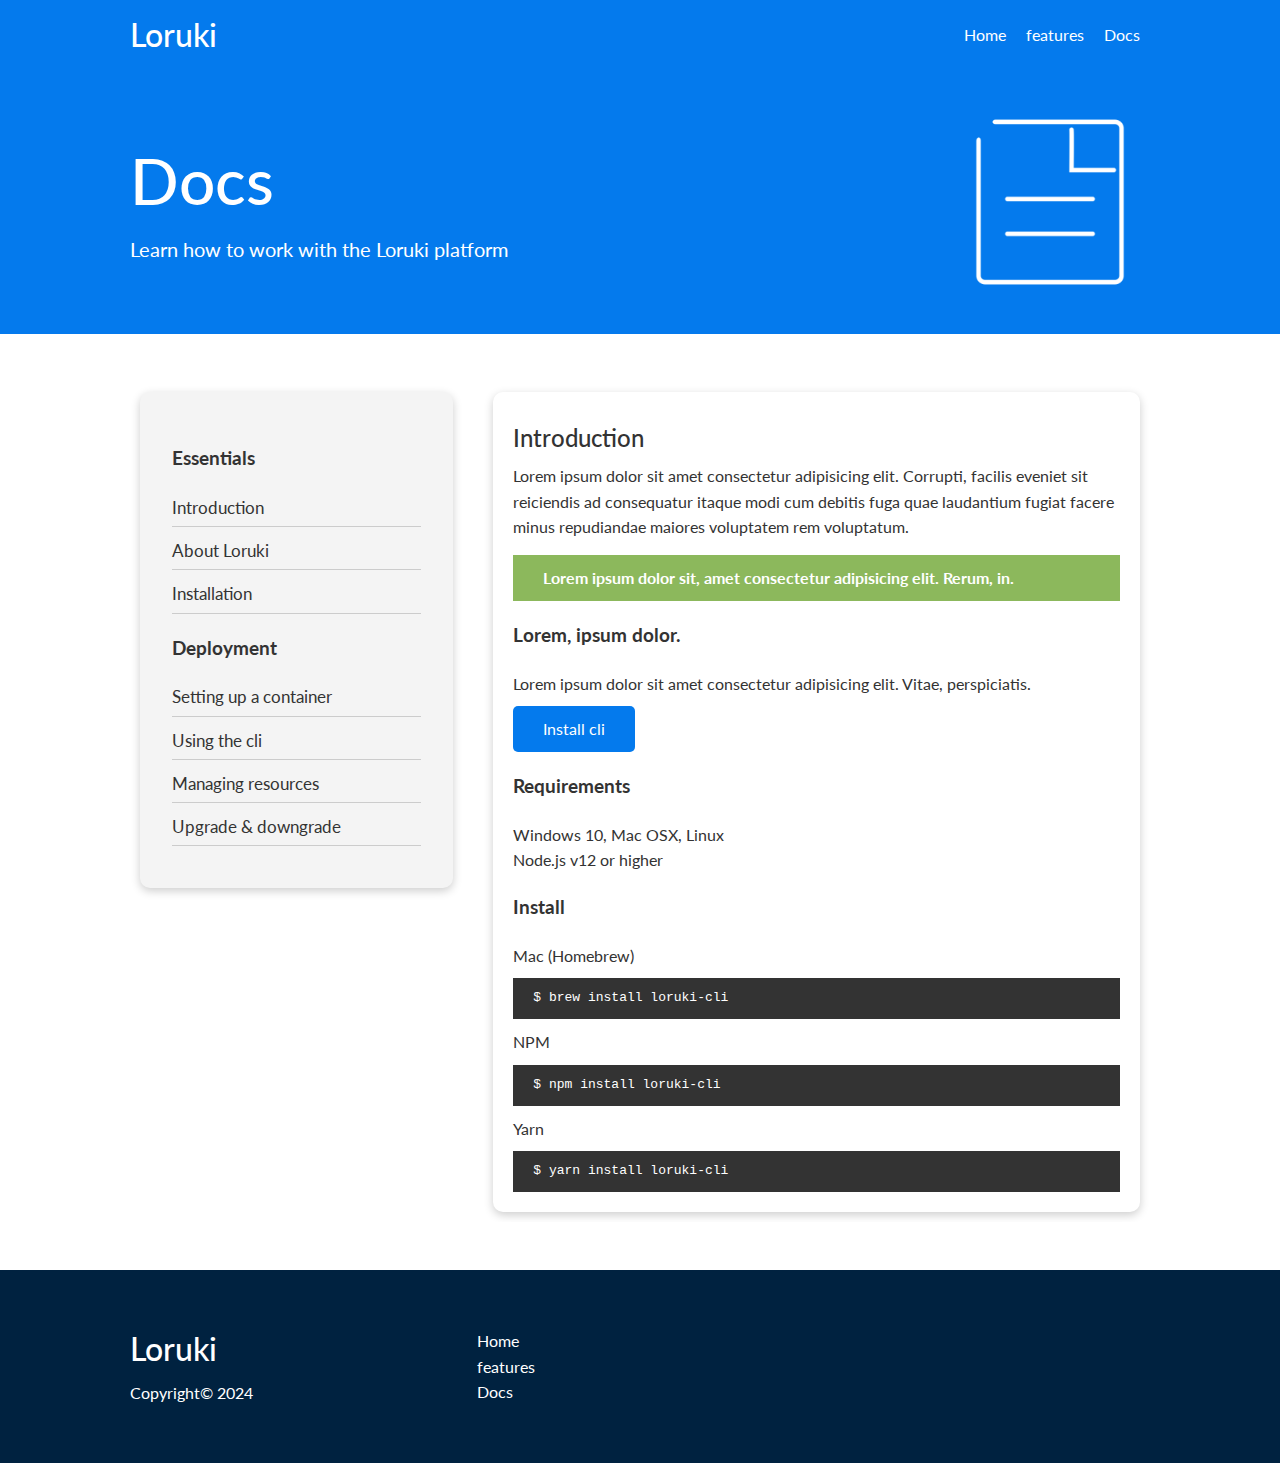
==== docs.html @ 39dd13d4 "initial commit" ====
<!DOCTYPE html>
<html lang="en">
<head>
    <meta charset="UTF-8">
    <meta name="viewport" content="width=device-width, initial-scale=1.0">
    <link rel="stylesheet" href="https://cdnjs.cloudflare.com/ajax/libs/font-awesome/6.5.2/css/all.min.css" integrity="sha512-SnH5WK+bZxgPHs44uWIX+LLJAJ9/2PkPKZ5QiAj6Ta86w+fsb2TkcmfRyVX3pBnMFcV7oQPJkl9QevSCWr3W6A==" crossorigin="anonymous" referrerpolicy="no-referrer" />
    <link rel="stylesheet" href="css/utilities.css">
    <link rel="stylesheet" href="css/style.css">
    <title>Loruki | Cloud Hosting For Everyone</title>
</head>
<body>
    <!-- Navbar -->
    <div class="navbar">
        <div class="container flex">
            <h1>
                Loruki
            </h1>
            <nav>
                <ul>
                    <li><a href="index.html">Home</a></li>
                    <li><a href="features.html">features</a></li>
                    <li><a href="docs.html">Docs</a></li>
                </ul>
            </nav>
        </div>
    </div>
    
    <!-- Head -->
    <section class="docs-head bg-primary py-3">
        <div class="container grid">
            <div class="text">
                <h1 class="xl">Docs</h1>
                <p class="lead">Learn how to work with the Loruki platform</p>
            </div>
            <img src="images/docs.png" alt="">
        </div>
    </section>

    <!-- Docs-main -->
    <div class="docs-main my-4">
        <div class="container grid">
            <div class="bg-light p-3 card">
                <h3>Essentials</h3>
                <nav>
                    <ul>
                        <li><a href="">Introduction</a></li>
                        <li><a href="">About Loruki</a></li>
                        <li><a href="">Installation</a></li>
                    </ul>
                </nav>

                <h3>Deployment</h3>
                <nav>
                    <ul>
                        <li><a href="">Setting up a container</a></li>
                        <li><a href="">Using the cli</a></li>
                        <li><a href="">Managing resources</a></li>
                        <li><a href="">Upgrade & downgrade</a></li>
                    </ul>
                </nav>
            </div>
            <div class="card">
                <h2>Introduction</h2>
                <p>Lorem ipsum dolor sit amet consectetur adipisicing elit. Corrupti, facilis eveniet sit reiciendis ad consequatur itaque modi cum debitis fuga quae laudantium fugiat facere minus repudiandae maiores voluptatem rem voluptatum.</p>
                <div class="alert alert-success">
                    <i class="fas fa-info"></i>Lorem ipsum dolor sit, amet consectetur adipisicing elit. Rerum, in.
                </div>

                <h3>Lorem, ipsum dolor.</h3>
                <p>Lorem ipsum dolor sit amet consectetur adipisicing elit. Vitae, perspiciatis.</p>
                <a href="" class="btn">Install cli</a>

                <h3>Requirements</h3>
                <ul>
                    <li>Windows 10, Mac OSX, Linux</li>
                    <li>Node.js v12 or higher</li>
                </ul>

                <h3>Install</h3>
                <p>Mac (Homebrew)</p>
                <pre><code>$ brew install loruki-cli</code></pre>
                <p>NPM</p>
                <pre><code>$ npm install loruki-cli</code></pre>
                <p>Yarn</p>
                <pre><code>$ yarn install loruki-cli</code></pre>
            </div>
        </div>
    </div>

    <!-- Footer -->
    <footer class="footer bg-dark py-4">
        <div class="container grid grid-3">
            <div>
                <h1>Loruki</h1>
                <p>Copyright&copy; 2024</p>
            </div>
            <div>
                <nav>
                    <ul>
                        <li><a href="index.html">Home</a></li>
                        <li><a href="features.html">features</a></li>
                        <li><a href="docs.html">Docs</a></li>
                    </ul>
                </nav>
            </div>
            <div class="social">
                <ul>
                    <li><a href=""><i class="fab fa-github fa-2x"></i></a></li>
                    <li><a href=""><i class="fab fa-twitter fa-2x"></i></a></li>
                    <li><a href=""><i class="fab fa-instagram fa-2x"></i></a></li>
                    <li><a href=""><i class="fab fa-facebook fa-2x"></i></a></li>
                </ul>
            </div>
        </div>
    </footer>
</body>
</html>
---- css/utilities.css ----
/* Utilities */
.container {
    max-width: 1100px;
    margin: 0 auto;
    overflow: auto;
    padding: 0 40px;
}

.card {
    background: #fff;
    border: 0;
    border-radius: 10px;
    padding: 20px;
    margin: 10px;
    box-shadow: 0 3px 10px rgba(0, 0, 0, 0.2);
}

/* Text size */
.sm {
    font-size: 1rem;
}

.md {
    font-size: 1.5rem;
}

.lg {
    font-size: 2rem;
}

.xl {
    font-size: 4rem;
}

.lead {
    font-size: 20px;
}

.text-center {
    text-align: center
}

.text-secondary {
    color: var(--secondary-color);
}

.alert {
    background: var(--light-color);
    padding: 10px 20px;
    font-weight: bold;
    margin: 15px 0;
}

.alert-success {
    background: var(--alert-success);
    color: #fff;
}

.alert i {
    margin-right: 10px;
}

/* Backgrounds & buttons */
.bg-primary {
    background-color: #047aed;
    color: #fff;
}

.bg-dark {
    background-color: var(--dark-color);
    color: #fff;
}

.bg-light {
    background-color: var(--light-color);
}

.btn {
    background-color: var(--primary-color);
    padding: 10px 30px;
    border: 0;
    border-radius: 5px;
    color: #fff;
    display: inline-block;
    cursor: pointer;
}

.btn-dark {
    background-color: var(--dark-color);
    color: #fff;
}

.btn:hover {
    transform: scale(0.98);
}

.btn-outline {
    border: #fff 1px solid;
}

.flex {
    display: flex;
    align-items: center;
    justify-content: center;
    height: 100%;
}

.grid {
    display: grid;
    grid-template-columns: repeat(2,1fr);
    align-items: center;
    justify-content: center;
    height: 100%;
    gap: 20px;
}

.grid-3 {
    grid-template-columns: repeat(3,1fr);
}

/* Margin */
.my-1 {
    margin: 1rem 0;
}

.my-2 {
    margin: 1.5rem 0;
}

.my-3 {
    margin: 2rem 0;
}

.my-4 {
    margin: 3rem 0;
}

.my-5 {
    margin: 5rem 0;
}

.m-1 {
    margin: 1rem;
}

.m-2 {
    margin: 1.5rem;
}

.m-3 {
    margin: 2rem;
}

.m-4 {
    margin: 3rem;
}

.m-5 {
    margin: 5rem;
}

/* Padding */
.py-1 {
    padding: 1rem 0;
}

.py-2 {
    padding: 1.5rem 0;
}

.py-3 {
    padding: 2rem 0;
}

.py-4 {
    padding: 3rem 0;
}

.py-5 {
    padding: 5rem 0;
}

.p-1 {
    padding: 1rem;
}

.p-2 {
    padding: 1.5rem;
}

.p-3 {
    padding: 2rem;
}

.p-4 {
    padding: 3rem;
}

.p-5 {
    padding: 5rem;
}
---- css/style.css ----
@import url('https://fonts.googleapis.com/css2?family=Lato:wght@300&display=swap');

:root {
    --primary-color: #047aed;
    --secondary-color: #1c3fa8;
    --dark-color: #002240;
    --light-color: #f4f4f4;
    --alert-success: #8cb85c;
    --alert-error: #d9534f;
}

* {
    box-sizing: border-box;
    margin: 0;
    padding: 0;
}

body {
    font-family: 'Lato', sans-serif;
    color: #333;
    line-height: 1.6;
}

h1,
h2 {
    font-weight: 500;
    line-height: 1.3;
    margin: 10px 0;
}

p {
    margin: 10px 0;
}

a {
    text-decoration: none;
    color: #333;
}

ul {
    list-style-type: none;
}

img {
    width: 100%;
}

pre,
code {
    background: #333;
    color: #fff;
    padding: 10px;
}

.hidden {
    visibility: hidden;
    height: 0;
}

/* Navbar */
.navbar {
    background-color: var(--primary-color);
    color: #fff;
    height: 70px;
}

.navbar .flex {
    justify-content: space-between;
}

.navbar a {
    color: #fff;
    padding: 10px;
}

.navbar ul {
    display: flex;
}

.navbar a:hover {
    border-bottom: 2px solid #fff;
}

/* Hero */
.hero {
    height: 400px;
    background-color: var(--primary-color);
    color: #fff;
    position: relative;
}

.hero h1 {
    font-size: 40px;
}

.hero p {
    margin: 20px 0;
}

.hero-form h2 {
    color: #333;
}

.hero-form {
    position: relative;
    top: 60px;
    height: 350px;
    width: 400px;
    justify-self: flex-end;
    z-index: 100;
    padding: 40px;
    margin: 30px;

    animation: slideInFromRight 1s ease-in;
}

.hero-text {
    animation: slideInFromLeft 1s ease-in;
}

.form-control {
    margin: 20px 0;
}

.hero .hero-form input:focus {
    outline: none;
}

.hero-form input[type='text'],
.hero-form input[type='email'] {
    border: 0;
    border-bottom: 1px solid #b4becb;
    font-size: 16px;
    width: 100%;
    padding: 3px;
    margin: 10px;
}

.hero .grid {
    grid-template-columns: 55% 45%;
    gap: 20px;
    overflow: visible;
}

.hero::before,
.hero::after {
    content: '';
    position: absolute;
    height: 100px;
    bottom: -70px;
    right: 0;
    left: 0;
    background-color: #fff;
    transform: skewY(-3deg);
}

/* Stats */
.stats {
    padding-top: 100px;
    animation: slideInFromBottom 1s ease-in;
}

.stats .stats-heading {
    max-width: 500px;
    margin: auto;
}

.stats .grid h3 {
    font-size: 35px;
}

.stats .grid p {
    font-weight: bold;
    font-size: 20px;
}

/* Cli */
.cli .grid {
    grid-template-columns: repeat(3, 1fr);
    grid-template-rows: repeat(2, 1fr);
}

.cli .grid >:first-child {
    grid-column: 1 / 3;
    grid-row: 1 / 3;
}

/* Cloud */
.cloud {
    color: #fff;
}

.cloud .grid {
    grid-template-columns: 4fr 3fr;
}

.cloud p {
    margin: 20px 0;
}

/* Languages */
.languages .card {
    text-align: center;
    margin: 20px 10px 40px;
    transition: transform 0.2s ease-in;
}

.languages .flex {
    flex-wrap: wrap;
}

.languages .card h4 {
    margin: 10px 0;
    font-size: 20px;
}

.languages .card:hover {
    transform: translateY(-15px);
}

/* Features */
.features-head img,
.docs-head img {
    width: 200px;
    justify-self: flex-end;
}

.features-sub-head img {
    width: 300px;
    justify-self: flex-end;
}

.features-main .grid {
    padding: 30px;
}

.features-main i {
    margin-right: 20px;
}

.features-main .grid > *:first-child {
    grid-column: 1 / span 3;
}

.features-main .grid *:nth-of-type(2) {
    grid-column: 1 / span 2;
}

/* Docs */
.docs-main .grid {
    align-items: flex-start;
    grid-template-columns: 1fr 2fr;
}

.docs-main h3 {
    margin: 20px 0;
}

.docs-main nav li {
    font-size: 17px;
    margin-bottom: 10px;
    padding-bottom: 5px;
    border-bottom: 1px solid #ccc;
}


/* Footer */
.footer,
.footer a {
    color: #fff;
}

.footer .social ul {
    display: flex;
}

.footer .social a {
    margin: 0 10px;
}

/* For tablets and under */

@media (max-width: 768px) {
    .hero .grid,
    .cloud .grid,
    .stats .grid,
    .footer .grid,
    .cli .grid,
    .features-head .grid,
    .features-sub-head .grid,
    .docs-main .grid {
        grid-template-columns: 1fr;
    }

    .cli .grid >:first-child {
        grid-column: 1;
        grid-row: 1;
    }

    .hero,
    .features-head .text,
    .features-sub-head .text {
        text-align: center;
    }

    .hero {
        height: auto;
    }

    .hero-form {
        text-align: center;
        margin: auto;
    }

    .features-head img,
    .features-sub-head img,
    .hero-form {
        justify-self: center;
    }

    .features-main .grid {
        grid-template-columns: 1fr;
    }

    .features-main .grid > *:first-child {
        grid-column: 1;
    }
    
    .features-main .grid *:nth-of-type(2) {
        grid-column: 1;
    }


}

@media (max-width: 500px) {
    .navbar .flex {
        flex-direction: column;
    }

    .navbar nav {
        background: rgba(0, 0, 0, 0.1);
        padding: 10px 30px;
    }
}

/* Animations */
@keyframes slideInFromLeft {
    0% {
        transform: translateX(-100%);
    }

    100% {
        transform: translateX(0);
    }
}

@keyframes slideInFromRight {
    0% {
        transform: translateX(100%);
    }

    100% {
        transform: translateX(0);
    }
}

@keyframes slideInFromTop {
    0% {
        transform: translateY(-100%);
    }

    100% {
        transform: translateY(0);
    }
}

@keyframes slideInFromBottom {
    0% {
        transform: translateY(100%);
    }

   100% {
        transform: translateY(0);
    }
}
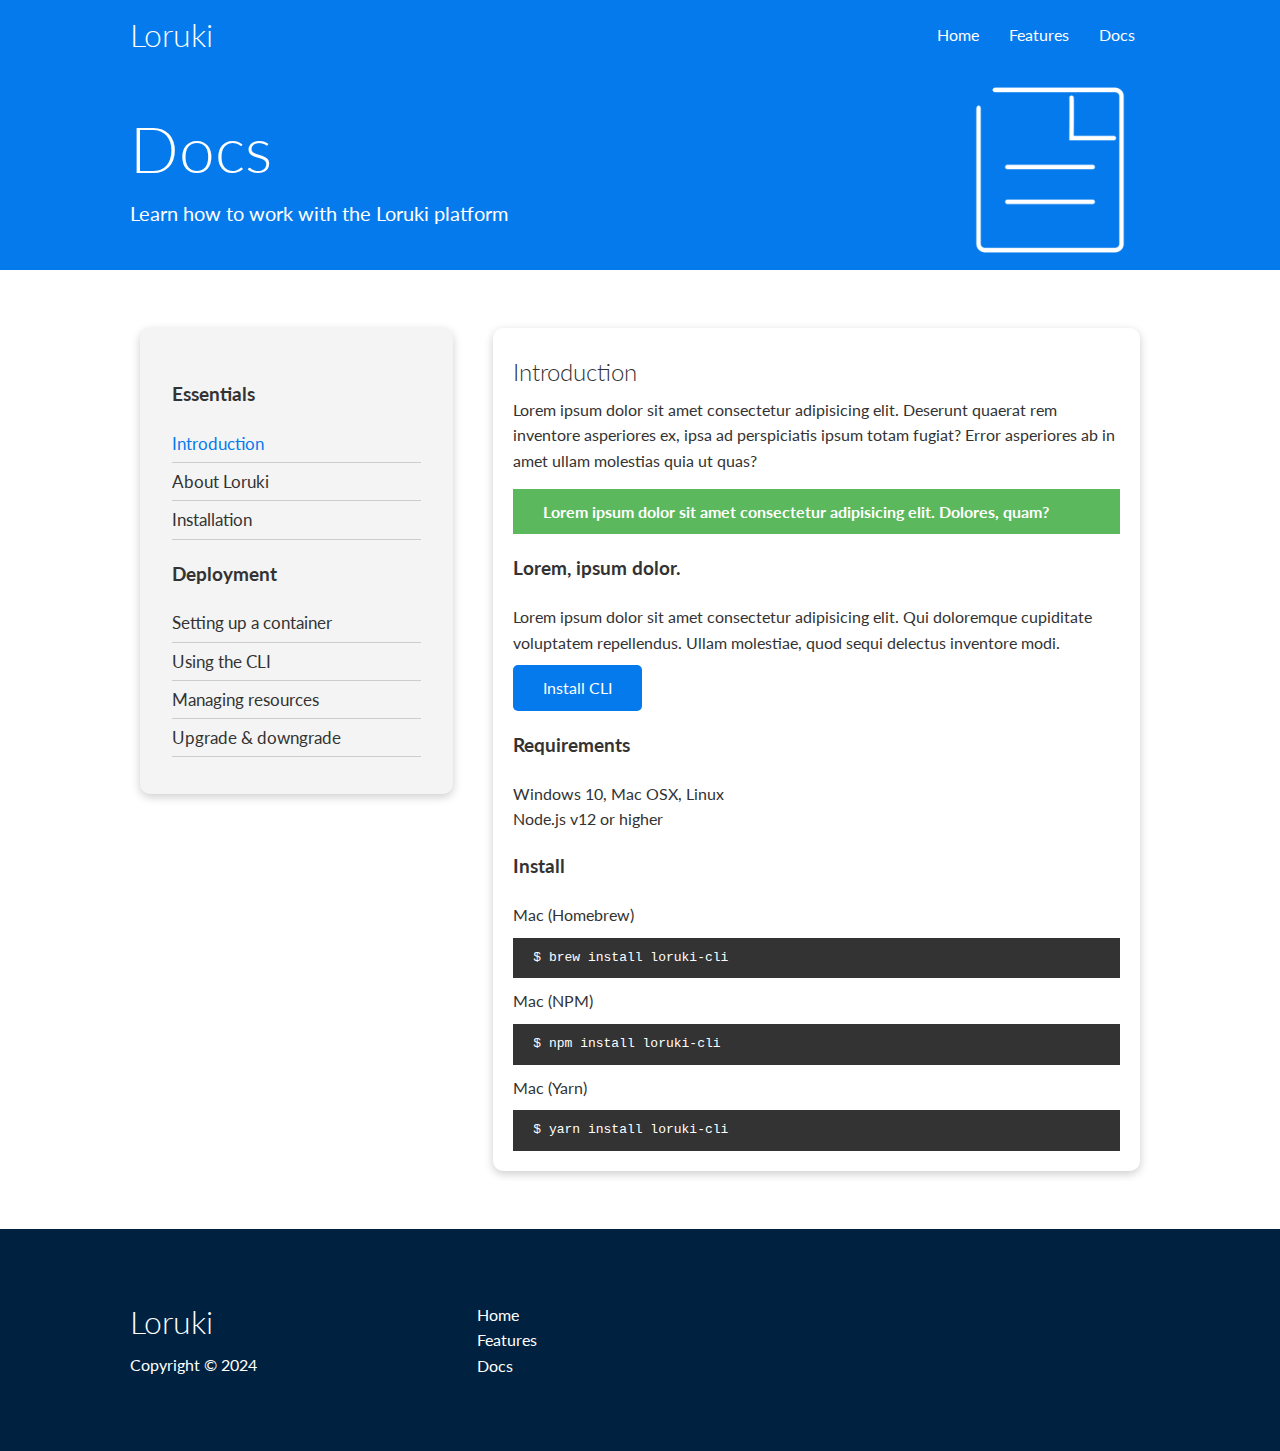
==== commit a4a7d79d: "Initial commit" ====
--- a/docs.html
+++ b/docs.html
@@ -12,23 +12,21 @@
     <!-- Navbar -->
     <div class="navbar">
         <div class="container flex">
-            <h1>
-                Loruki
-            </h1>
+            <h1 class="logo">Loruki</h1>
             <nav>
                 <ul>
                     <li><a href="index.html">Home</a></li>
-                    <li><a href="features.html">features</a></li>
+                    <li><a href="features.html">Features</a></li>
                     <li><a href="docs.html">Docs</a></li>
                 </ul>
             </nav>
         </div>
     </div>
-    
+
     <!-- Head -->
-    <section class="docs-head bg-primary py-3">
+    <section class="docs-head bg-primary">
         <div class="container grid">
-            <div class="text">
+            <div>
                 <h1 class="xl">Docs</h1>
                 <p class="lead">Learn how to work with the Loruki platform</p>
             </div>
@@ -36,39 +34,36 @@
         </div>
     </section>
 
-    <!-- Docs-main -->
-    <div class="docs-main my-4">
+    <!-- Docs main -->
+    <section class="docs-main my-4">
         <div class="container grid">
-            <div class="bg-light p-3 card">
-                <h3>Essentials</h3>
+            <div class="card bg-light p-3">
+                <h3 class="my-2">Essentials</h3>
                 <nav>
                     <ul>
-                        <li><a href="">Introduction</a></li>
+                        <li><a href="" class="text-primary">Introduction</a></li>
                         <li><a href="">About Loruki</a></li>
                         <li><a href="">Installation</a></li>
                     </ul>
                 </nav>
 
-                <h3>Deployment</h3>
+                <h3 class="my-2">Deployment</h3>
                 <nav>
                     <ul>
-                        <li><a href="">Setting up a container</a></li>
-                        <li><a href="">Using the cli</a></li>
-                        <li><a href="">Managing resources</a></li>
-                        <li><a href="">Upgrade & downgrade</a></li>
+                        <li><a href="#">Setting up a container</a></li>
+						<li><a href="#">Using the CLI</a></li>
+						<li><a href="#">Managing resources</a></li>
+						<li><a href="#">Upgrade & downgrade</a></li>
                     </ul>
                 </nav>
             </div>
             <div class="card">
                 <h2>Introduction</h2>
-                <p>Lorem ipsum dolor sit amet consectetur adipisicing elit. Corrupti, facilis eveniet sit reiciendis ad consequatur itaque modi cum debitis fuga quae laudantium fugiat facere minus repudiandae maiores voluptatem rem voluptatum.</p>
-                <div class="alert alert-success">
-                    <i class="fas fa-info"></i>Lorem ipsum dolor sit, amet consectetur adipisicing elit. Rerum, in.
-                </div>
-
+                <p>Lorem ipsum dolor sit amet consectetur adipisicing elit. Deserunt quaerat rem inventore asperiores ex, ipsa ad perspiciatis ipsum totam fugiat? Error asperiores ab in amet ullam molestias quia ut quas?</p>
+                <div class="alert alert-success"><i class="fas fa-info"></i>Lorem ipsum dolor sit amet consectetur adipisicing elit. Dolores, quam?</div>
                 <h3>Lorem, ipsum dolor.</h3>
-                <p>Lorem ipsum dolor sit amet consectetur adipisicing elit. Vitae, perspiciatis.</p>
-                <a href="" class="btn">Install cli</a>
+                <p>Lorem ipsum dolor sit amet consectetur adipisicing elit. Qui doloremque cupiditate voluptatem repellendus. Ullam molestiae, quod sequi delectus inventore modi.</p>
+                <a href="" class="btn btn-primary">Install CLI</a>
 
                 <h3>Requirements</h3>
                 <ul>
@@ -79,37 +74,35 @@
                 <h3>Install</h3>
                 <p>Mac (Homebrew)</p>
                 <pre><code>$ brew install loruki-cli</code></pre>
-                <p>NPM</p>
+                <p>Mac (NPM)</p>
                 <pre><code>$ npm install loruki-cli</code></pre>
-                <p>Yarn</p>
+                <p>Mac (Yarn)</p>
                 <pre><code>$ yarn install loruki-cli</code></pre>
             </div>
         </div>
-    </div>
+    </section>
 
     <!-- Footer -->
-    <footer class="footer bg-dark py-4">
-        <div class="container grid grid-3">
+    <footer class="footer bg-dark py-5">
+        <div class="grid grid-3 container">
             <div>
                 <h1>Loruki</h1>
-                <p>Copyright&copy; 2024</p>
+                <p>Copyright &copy; 2024</p>
             </div>
             <div>
                 <nav>
                     <ul>
                         <li><a href="index.html">Home</a></li>
-                        <li><a href="features.html">features</a></li>
+                        <li><a href="features.html">Features</a></li>
                         <li><a href="docs.html">Docs</a></li>
                     </ul>
                 </nav>
             </div>
             <div class="social">
-                <ul>
-                    <li><a href=""><i class="fab fa-github fa-2x"></i></a></li>
-                    <li><a href=""><i class="fab fa-twitter fa-2x"></i></a></li>
-                    <li><a href=""><i class="fab fa-instagram fa-2x"></i></a></li>
-                    <li><a href=""><i class="fab fa-facebook fa-2x"></i></a></li>
-                </ul>
+                <a href=""><i class="fab fa-github fa-2x"></i></a>
+                <a href=""><i class="fab fa-facebook fa-2x"></i></a>
+                <a href=""><i class="fab fa-instagram fa-2x"></i></a>
+                <a href=""><i class="fab fa-twitter fa-2x"></i></a>
             </div>
         </div>
     </footer>
--- a/css/utilities.css
+++ b/css/utilities.css
@@ -7,95 +7,104 @@
 }
 
 .card {
-    background: #fff;
-    border: 0;
+    background-color: #fff;
+    color: #333;
     border-radius: 10px;
+    box-shadow: 0 3px 10px rgba(0, 0, 0, 0.2);
     padding: 20px;
     margin: 10px;
-    box-shadow: 0 3px 10px rgba(0, 0, 0, 0.2);
-}
-
-/* Text size */
-.sm {
-    font-size: 1rem;
-}
-
-.md {
-    font-size: 1.5rem;
-}
-
-.lg {
-    font-size: 2rem;
-}
-
-.xl {
-    font-size: 4rem;
-}
-
-.lead {
-    font-size: 20px;
-}
-
-.text-center {
-    text-align: center
-}
-
-.text-secondary {
-    color: var(--secondary-color);
-}
-
-.alert {
-    background: var(--light-color);
+}
+
+.btn {
+    display: inline-block;
+    padding: 10px 30px;
+    cursor: pointer;
+    background: var(--primary-color);
+    color: #fff;
+    border: 0;
+    border-radius: 5px;
+}
+
+/* Alert */
+.alert-success {
+    background-color: var(--success-color);
+    color: #fff;
     padding: 10px 20px;
     font-weight: bold;
     margin: 15px 0;
 }
 
-.alert-success {
-    background: var(--alert-success);
-    color: #fff;
-}
-
 .alert i {
     margin-right: 10px;
 }
 
-/* Backgrounds & buttons */
-.bg-primary {
-    background-color: #047aed;
-    color: #fff;
-}
-
-.bg-dark {
-    background-color: var(--dark-color);
-    color: #fff;
-}
-
-.bg-light {
-    background-color: var(--light-color);
-}
-
-.btn {
-    background-color: var(--primary-color);
-    padding: 10px 30px;
-    border: 0;
-    border-radius: 5px;
-    color: #fff;
-    display: inline-block;
-    cursor: pointer;
-}
-
+/* Backgrounds & colored buttons */
+.bg-primary,
+.btn-primary {
+    background: var(--primary-color);
+    color: #fff;
+}
+
+.bg-secondary,
+.btn-secondary {
+    background: var(--secondary-color);
+    color: #fff;
+}
+
+.bg-dark,
 .btn-dark {
-    background-color: var(--dark-color);
-    color: #fff;
+    background: var(--dark-color);
+    color: #fff;
+}
+
+.bg-dark a,
+.btn-dark a {
+    color: #fff;
+}
+
+.bg-light,
+.btn-light {
+    background: var(--light-color);
+    color: #333;
+}
+
+/* Text colors */
+.text-primary {
+    color: var(--primary-color);
+}
+
+/* Text sizes */
+.lead {
+    font-size: 20px;
+}
+
+.sm {
+    font-size: 1rem;
+}
+
+.md {
+    font-size: 2rem;
+}
+
+.lg {
+    font-size: 3rem;
+}
+
+.xl {
+    font-size: 4rem;
+}
+
+.btn-outline {
+    border: 1px solid #fff;
+    background-color: transparent;
 }
 
 .btn:hover {
     transform: scale(0.98);
 }
 
-.btn-outline {
-    border: #fff 1px solid;
+.text-center {
+    text-align: center;
 }
 
 .flex {
@@ -119,6 +128,7 @@
 }
 
 /* Margin */
+
 .my-1 {
     margin: 1rem 0;
 }
@@ -136,7 +146,7 @@
 }
 
 .my-5 {
-    margin: 5rem 0;
+    margin: 4rem 0;
 }
 
 .m-1 {
@@ -156,10 +166,11 @@
 }
 
 .m-5 {
-    margin: 5rem;
+    margin: 4rem;
 }
 
 /* Padding */
+
 .py-1 {
     padding: 1rem 0;
 }
@@ -177,7 +188,7 @@
 }
 
 .py-5 {
-    padding: 5rem 0;
+    padding: 4rem 0;
 }
 
 .p-1 {
@@ -197,5 +208,5 @@
 }
 
 .p-5 {
-    padding: 5rem;
-}
+    padding: 4rem;
+}--- a/css/style.css
+++ b/css/style.css
@@ -5,9 +5,9 @@
     --secondary-color: #1c3fa8;
     --dark-color: #002240;
     --light-color: #f4f4f4;
-    --alert-success: #8cb85c;
-    --alert-error: #d9534f;
-}
+    --success-color: #5cb85c;
+    --error-color: #d9534f;
+  }
 
 * {
     box-sizing: border-box;
@@ -16,16 +16,16 @@
 }
 
 body {
+    color: #333;
     font-family: 'Lato', sans-serif;
-    color: #333;
     line-height: 1.6;
 }
 
 h1,
 h2 {
-    font-weight: 500;
-    line-height: 1.3;
     margin: 10px 0;
+    line-height: 1.2;
+    font-weight: 300;
 }
 
 p {
@@ -45,11 +45,11 @@
     width: 100%;
 }
 
-pre,
-code {
+code,
+pre {
+    padding: 10px;
+    color: #fff;
     background: #333;
-    color: #fff;
-    padding: 10px;
 }
 
 .hidden {
@@ -57,93 +57,86 @@
     height: 0;
 }
 
-/* Navbar */
 .navbar {
-    background-color: var(--primary-color);
+    background: var(--primary-color);
     color: #fff;
     height: 70px;
 }
 
 .navbar .flex {
     justify-content: space-between;
+}
+
+.navbar ul {
+    display: flex;
 }
 
 .navbar a {
     color: #fff;
     padding: 10px;
-}
-
-.navbar ul {
-    display: flex;
+    margin: 0 5px;
 }
 
 .navbar a:hover {
     border-bottom: 2px solid #fff;
 }
 
-/* Hero */
-.hero {
+/* Showcase */
+.showcase {
     height: 400px;
-    background-color: var(--primary-color);
+    background: var(--primary-color);
     color: #fff;
     position: relative;
 }
 
-.hero h1 {
+.showcase-text {
+    animation: slideInFromLeft 1s ease-in;
+}
+
+.showcase h1 {
     font-size: 40px;
 }
 
-.hero p {
+.showcase p {
     margin: 20px 0;
 }
 
-.hero-form h2 {
-    color: #333;
-}
-
-.hero-form {
+.showcase .grid {
+    grid-template-columns: 55% 45%;
+    gap: 30px;
+    overflow: visible;
+}
+
+.showcase-form {
     position: relative;
     top: 60px;
     height: 350px;
     width: 400px;
+    padding: 40px;
+    z-index: 100;
     justify-self: flex-end;
-    z-index: 100;
-    padding: 40px;
-    margin: 30px;
-
     animation: slideInFromRight 1s ease-in;
 }
 
-.hero-text {
-    animation: slideInFromLeft 1s ease-in;
-}
-
-.form-control {
-    margin: 20px 0;
-}
-
-.hero .hero-form input:focus {
-    outline: none;
-}
-
-.hero-form input[type='text'],
-.hero-form input[type='email'] {
+.showcase-form .form-control {
+    margin: 30px 0;
+}
+
+.showcase-form input[type='text'],
+.showcase-form input[type='email'] {
     border: 0;
-    border-bottom: 1px solid #b4becb;
-    font-size: 16px;
+    border-bottom: #b4becb 1px solid;
     width: 100%;
     padding: 3px;
-    margin: 10px;
-}
-
-.hero .grid {
-    grid-template-columns: 55% 45%;
-    gap: 20px;
-    overflow: visible;
-}
-
-.hero::before,
-.hero::after {
+    font-size: 16px;
+}
+
+.showcase-form input:focus {
+    outline: none;
+}
+
+.showcase::before,
+.showcase::after {
     content: '';
     position: absolute;
     height: 100px;
@@ -152,6 +145,9 @@
     left: 0;
     background-color: #fff;
     transform: skewY(-3deg);
+    -webkit-transform: skewY(-3deg);
+    -moz-transform: skewY(-3deg);
+    -ms-transform: skewY(-3deg);
 }
 
 /* Stats */
@@ -160,7 +156,7 @@
     animation: slideInFromBottom 1s ease-in;
 }
 
-.stats .stats-heading {
+.stats-heading {
     max-width: 500px;
     margin: auto;
 }
@@ -170,38 +166,30 @@
 }
 
 .stats .grid p {
+    font-size: 20px;
     font-weight: bold;
-    font-size: 20px;
 }
 
 /* Cli */
 .cli .grid {
-    grid-template-columns: repeat(3, 1fr);
-    grid-template-rows: repeat(2, 1fr);
-}
-
-.cli .grid >:first-child {
-    grid-column: 1 / 3;
-    grid-row: 1 / 3;
+    grid-template-columns: repeat(3,1fr);
+    grid-template-rows: repeat(2,1fr);
+}
+
+.cli .grid > *:first-child {
+    grid-column: 1 / span 2;
+    grid-row: 1 / span 2;
 }
 
 /* Cloud */
-.cloud {
-    color: #fff;
-}
-
 .cloud .grid {
     grid-template-columns: 4fr 3fr;
-}
-
-.cloud p {
-    margin: 20px 0;
 }
 
 /* Languages */
 .languages .card {
     text-align: center;
-    margin: 20px 10px 40px;
+    margin: 18px 10px 40px;
     transition: transform 0.2s ease-in;
 }
 
@@ -210,8 +198,8 @@
 }
 
 .languages .card h4 {
-    margin: 10px 0;
     font-size: 20px;
+    margin-bottom: 10px;
 }
 
 .languages .card:hover {
@@ -230,118 +218,41 @@
     justify-self: flex-end;
 }
 
+.features-main i {
+    margin-right: 20px;
+}
+
 .features-main .grid {
     padding: 30px;
 }
 
-.features-main i {
-    margin-right: 20px;
-}
-
 .features-main .grid > *:first-child {
     grid-column: 1 / span 3;
 }
 
-.features-main .grid *:nth-of-type(2) {
+.features-main .grid > *:nth-of-type(2) {
     grid-column: 1 / span 2;
 }
 
 /* Docs */
-.docs-main .grid {
-    align-items: flex-start;
-    grid-template-columns: 1fr 2fr;
-}
-
 .docs-main h3 {
     margin: 20px 0;
 }
 
+.docs-main .grid {
+    grid-template-columns: 1fr 2fr;
+    align-items: flex-start;
+}
+
 .docs-main nav li {
     font-size: 17px;
-    margin-bottom: 10px;
     padding-bottom: 5px;
-    border-bottom: 1px solid #ccc;
-}
-
-
-/* Footer */
-.footer,
-.footer a {
-    color: #fff;
-}
-
-.footer .social ul {
-    display: flex;
-}
-
-.footer .social a {
-    margin: 0 10px;
-}
-
-/* For tablets and under */
-
-@media (max-width: 768px) {
-    .hero .grid,
-    .cloud .grid,
-    .stats .grid,
-    .footer .grid,
-    .cli .grid,
-    .features-head .grid,
-    .features-sub-head .grid,
-    .docs-main .grid {
-        grid-template-columns: 1fr;
-    }
-
-    .cli .grid >:first-child {
-        grid-column: 1;
-        grid-row: 1;
-    }
-
-    .hero,
-    .features-head .text,
-    .features-sub-head .text {
-        text-align: center;
-    }
-
-    .hero {
-        height: auto;
-    }
-
-    .hero-form {
-        text-align: center;
-        margin: auto;
-    }
-
-    .features-head img,
-    .features-sub-head img,
-    .hero-form {
-        justify-self: center;
-    }
-
-    .features-main .grid {
-        grid-template-columns: 1fr;
-    }
-
-    .features-main .grid > *:first-child {
-        grid-column: 1;
-    }
-    
-    .features-main .grid *:nth-of-type(2) {
-        grid-column: 1;
-    }
-
-
-}
-
-@media (max-width: 500px) {
-    .navbar .flex {
-        flex-direction: column;
-    }
-
-    .navbar nav {
-        background: rgba(0, 0, 0, 0.1);
-        padding: 10px 30px;
-    }
+    margin-bottom: 5px;
+    border-bottom: 1px #ccc solid;
+}
+
+.docs-main a:hover {
+    font-weight: bold;
 }
 
 /* Animations */
@@ -371,7 +282,7 @@
     }
 
     100% {
-        transform: translateY(0);
+        transform: translateX(0);
     }
 }
 
@@ -380,7 +291,82 @@
         transform: translateY(100%);
     }
 
-   100% {
-        transform: translateY(0);
+    100% {
+        transform: translateX(0);
+    }
+}
+
+/* Footer */
+.footer .social a {
+    margin: 0 10px;
+}
+
+/* For tablets and under */
+@media(max-width: 768px) {
+    .grid,
+    .showcase .grid,
+    .stats .grid,
+    .cli .grid,
+    .cloud .grid,
+    .features-main .grid,
+    .docs-main .grid {
+        grid-template-columns: 1fr;
+        grid-template-rows: 1fr;
+    }
+
+    .features-head,
+    .docs-head,
+    .features-sub-head {
+        text-align: center;
+    }
+
+    .features-head img,
+    .docs-head img,
+    .features-sub-head img {
+        justify-self: center;
+    }
+
+    .features-main .grid > *:first-child {
+        grid-column: 1;
+    }
+
+    .features-main .grid > *:nth-of-type(2) {
+        grid-column: 1
+    }
+
+    .showcase {
+        height: auto;
+    }
+
+    .showcase-text {
+        text-align: center;
+        margin-top: 40px;
+    }
+
+    .showcase-form {
+        justify-self: center;
+        margin: auto;
+    }
+
+    .cli .grid > *:first-child {
+        grid-column: 1;
+        grid-row: 1;
+    }
+}
+
+
+/* Mobile */
+@media(max-width: 500px) {
+    .navbar {
+        height: 110px;
+    }
+
+    .navbar .flex {
+        flex-direction: column;
+    }
+
+    .navbar ul {
+        padding: 10px;
+        background: rgba(0, 0, 0, 0.1);
     }
 }